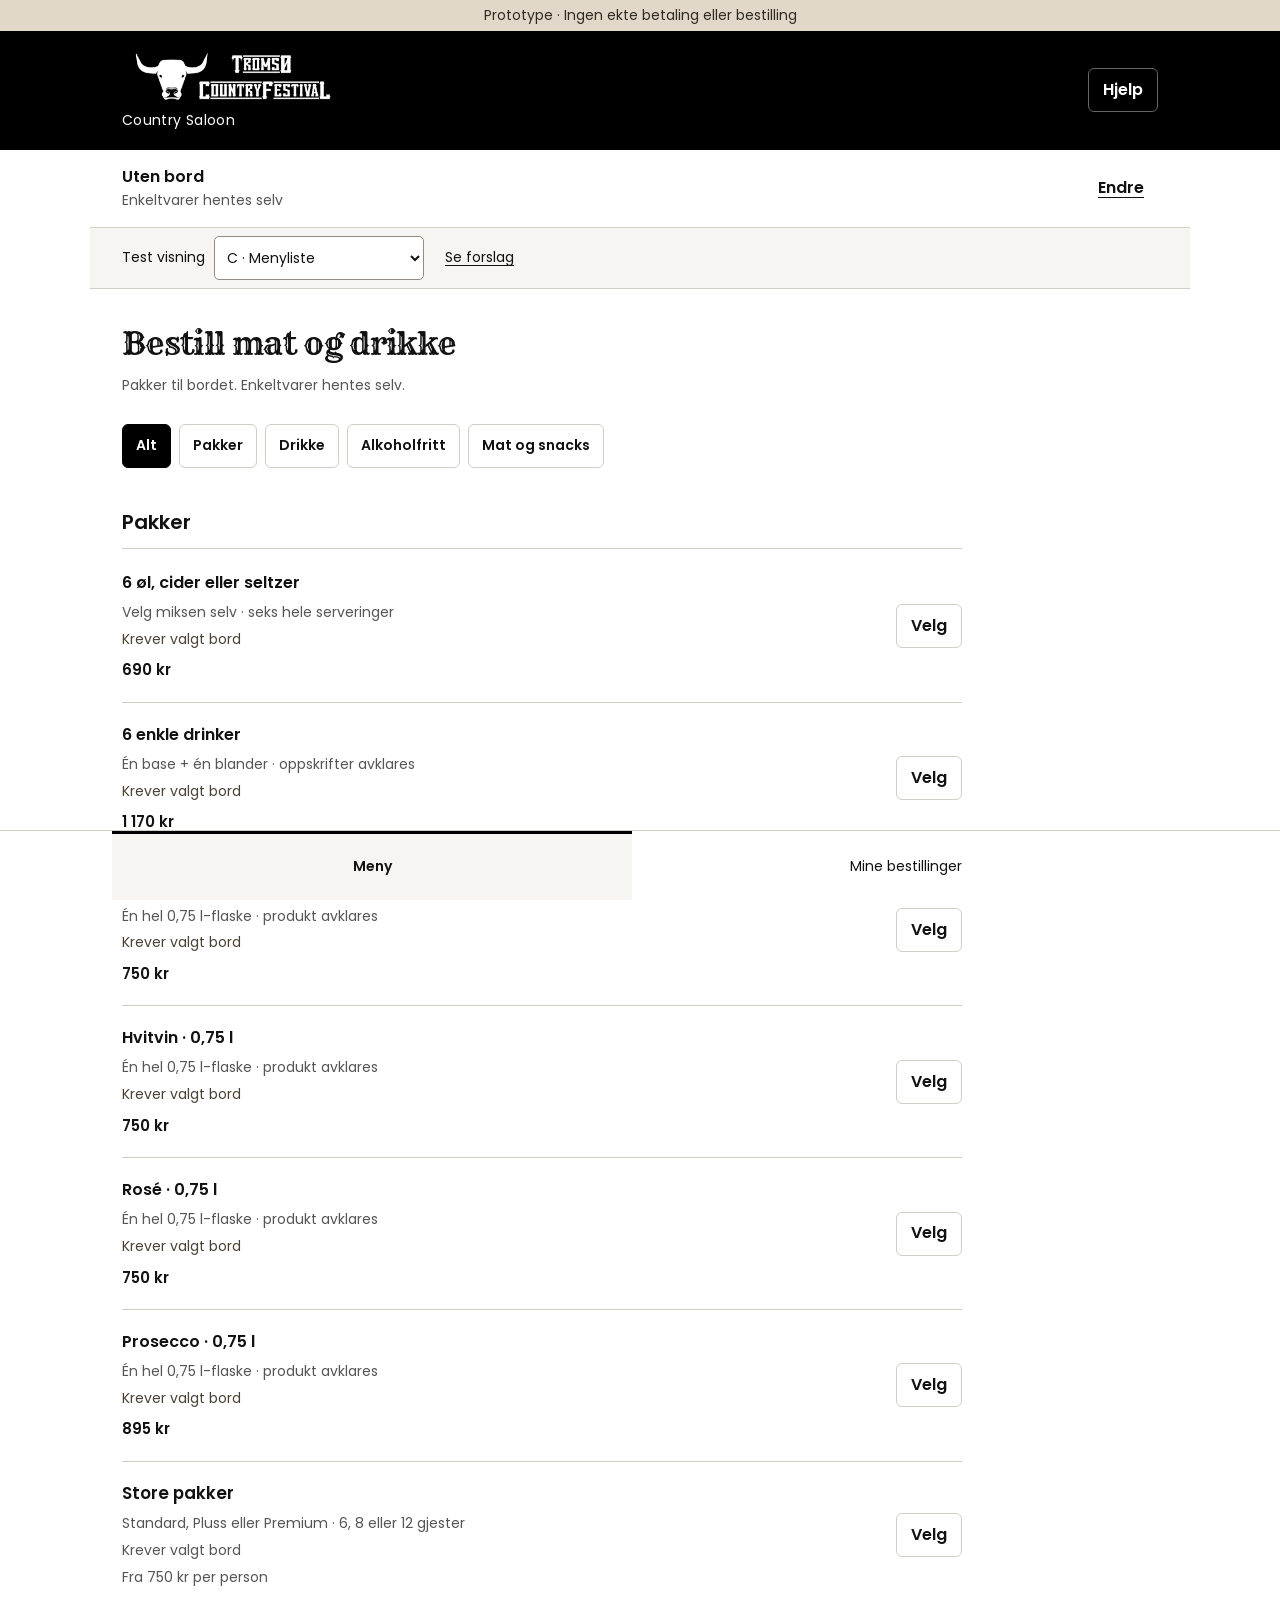
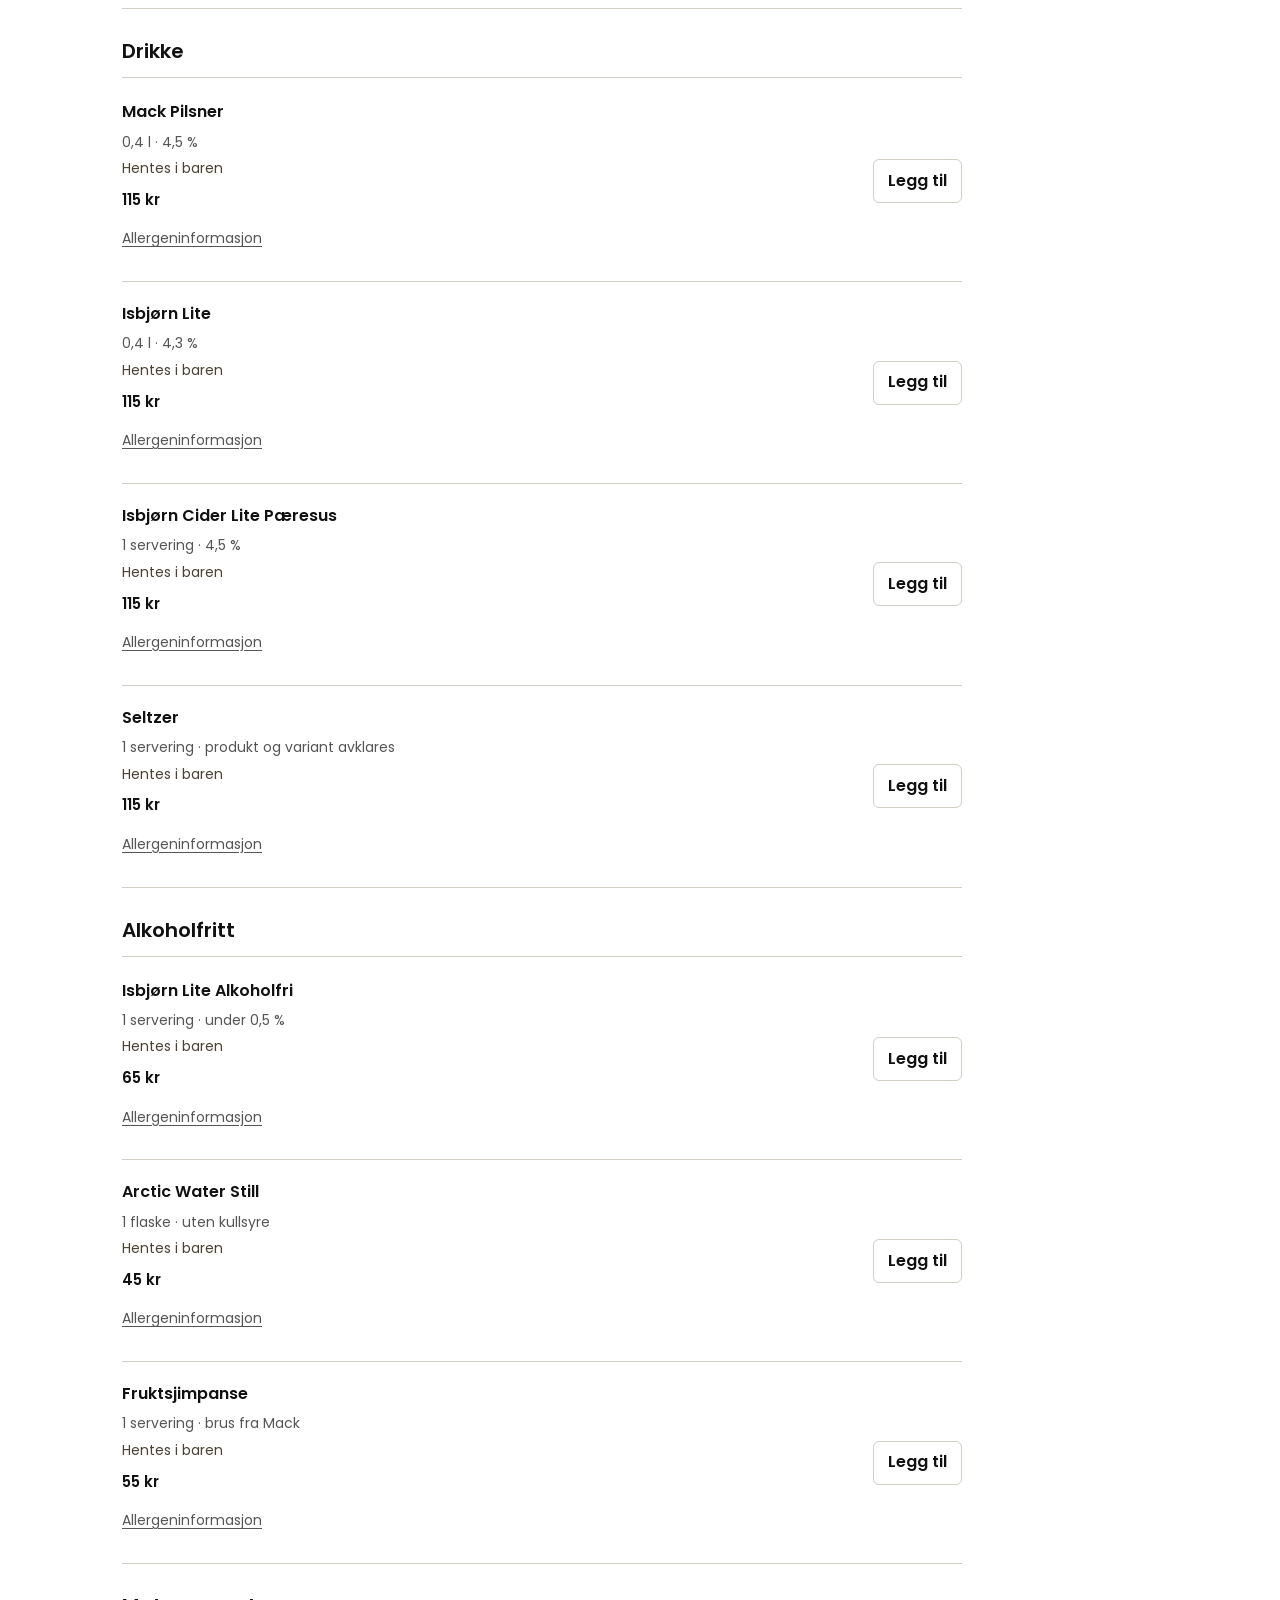
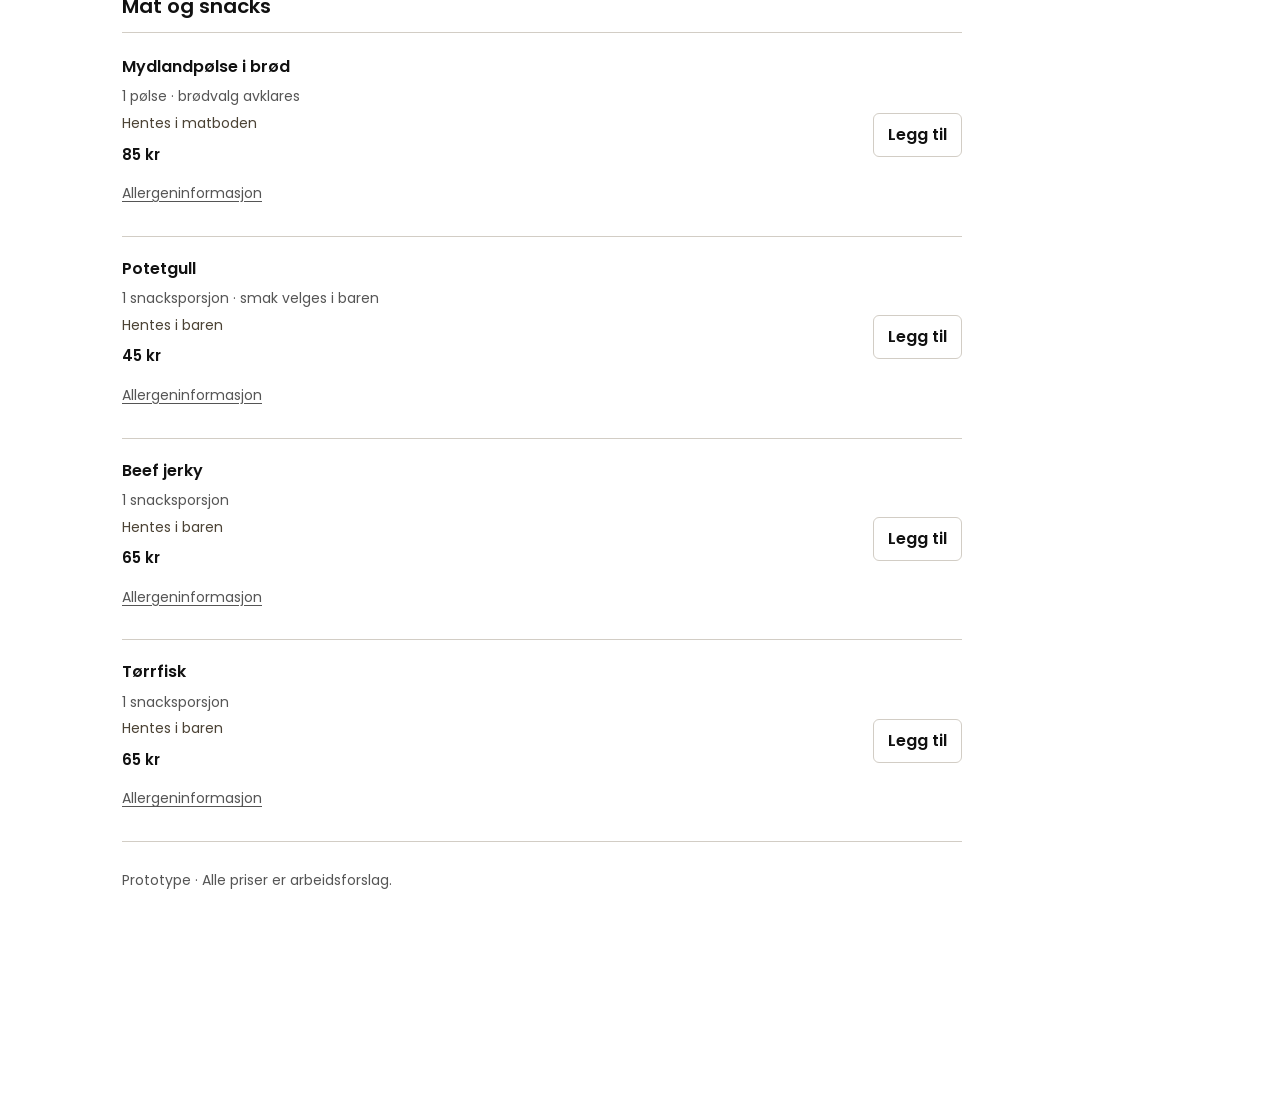
==== index.html @ 434f3f56 "Implement mobile QR ordering comparison with local demo fulfilment" ====
<!doctype html>
<html lang="nb"><head><meta charset="utf-8"><meta name="viewport" content="width=device-width,initial-scale=1,viewport-fit=cover"><meta name="theme-color" content="#000"><title>Country Saloon · Bestilling</title><link rel="stylesheet" href="styles.css"><script src="app.js" defer></script></head><body>
<a class="skip" href="#main">Hopp til innhold</a><div class="demo-strip">Prototype · Ingen ekte betaling eller bestilling</div>
<header><div class="header-inner"><a class="brand" href="#meny"><img src="assets/logo.png" alt="Tromsø Countryfestival"><span>Country Saloon</span></a><button data-action="help">Hjelp</button></div></header>
<div class="location" id="location"><div><strong id="table-label">Uten bord</strong><small id="table-detail">Enkeltvarer hentes selv</small></div><button data-action="table">Endre</button></div>
<div class="prototype" id="prototype"><label for="layout">Test visning</label><select id="layout"><option value="A">A · Kategorier</option><option value="B">B · Leveringssted</option><option value="C">C · Menyliste</option></select><a href="design.html">Se forslag</a></div>
<div id="notice" class="notice" role="status" hidden></div><main id="main" tabindex="-1" aria-busy="true"><h1>Bestill mat og drikke</h1><p>Henter menyen …</p></main>
<div class="cart-dock" id="cart-dock" hidden></div><nav class="bottom-nav" id="nav" aria-label="Hovedmeny"><button data-action="menu">Meny</button><button data-action="orders">Mine bestillinger <span id="order-count"></span></button></nav>
<dialog id="table-dialog" aria-labelledby="table-title"><form id="table-form"><div class="dialog-top"><h2 id="table-title">Hvor sitter du?</h2><button type="button" data-close="table-dialog">Lukk</button></div><p>Pakker leveres til bordet. Enkeltvarer hentes i baren, og pølser i matboden.</p><label class="field-label" for="table-select">Bord</label><select id="table-select"><option value="">Uten bord · jeg henter selv</option></select><p class="muted">Bordnummeret står på bordet. Pakker i kurven beholdes hvis du bytter til «Uten bord», men kan ikke bestilles før et bord er valgt.</p><button class="primary full" type="submit">Bruk dette valget</button></form></dialog>
<dialog id="help-dialog" aria-labelledby="help-title"><div class="dialog-top"><h2 id="help-title">Om prototypen</h2><button data-close="help-dialog">Lukk</button></div><p><strong>Ingen ekte betaling eller bestilling.</strong> Alle priser er arbeidsforslag. Utvalg, oppskrifter og full allergeninformasjon må avklares før salg.</p><h3>Slik tester du</h3><p>Velg varer, kontroller hentested og gjennomfør demobetaling. Pakker krever et bord. Enkeltvarer hentes i baren; pølser hentes i matboden.</p><p>Under «Mine bestillinger» finner du lagrede ordrenumre og status. Personalevisningen kan endre status for hvert leveringssted.</p><p class="note"><strong>Dette er en lokal demo.</strong> Bestillinger deles bare mellom faner i samme nettleser på samme enhet. Telefonen og datamaskinen deler ikke ordre. GitHub Pages har ingen delt server i denne prototypen.</p><p><a id="staff-link" class="button full" href="?visning=personale" target="_blank" rel="noopener">Åpne personalevisning i ny fane</a></p><details class="test-panel"><summary>Test betalingsfeil og designforslag</summary><label class="check"><input type="checkbox" id="fail-payment">La neste demobetaling feile</label><p class="muted">Kurven beholdes. Prøv igjen for å fullføre.</p><p>A, B og C er forslag til sammenligning. C er startvisningen, ikke et godkjent endelig design.</p><a href="design.html">Se alle tre designforslag</a></details><p class="muted">Demobestillinger blir borte hvis nettleserdataene tømmes. Ikke legg inn ekte betalingsopplysninger.</p></dialog>
<div class="sr-only" id="announcer" role="status" aria-live="polite" aria-atomic="true"></div><noscript><p class="notice">Slå på JavaScript i nettleseren for å teste prototypen.</p></noscript>
</body></html>
---- styles.css ----
@font-face{font-family:Poppins;src:url('assets/Poppins-Regular.ttf') format('truetype');font-weight:400;font-display:swap}@font-face{font-family:Poppins;src:url('assets/Poppins-SemiBold.ttf') format('truetype');font-weight:600 800;font-display:swap}@font-face{font-family:Rye;src:url('assets/Rye.ttf') format('truetype');font-weight:400;font-display:swap}
:root{--ink:#111;--muted:#555;--line:#d2cdc5;--beige:#e1d8c9;--soft:#f7f5f1;--focus:#76613e;--page:1100px;font-family:Poppins,Arial,sans-serif;font-size:16px;line-height:1.55;color:var(--ink);background:#fff;color-scheme:light;font-synthesis:none}*{box-sizing:border-box}body{margin:0;padding-bottom:calc(170px + env(safe-area-inset-bottom))}button,input,select{font:inherit;color:inherit}button,a,select,summary{touch-action:manipulation;-webkit-tap-highlight-color:transparent}button{cursor:pointer;min-height:44px;border:1px solid var(--line);border-radius:6px;background:#fff;padding:9px 14px;font-weight:600;line-height:1.4}button:disabled{cursor:not-allowed;opacity:.5}button:not(:disabled):hover,.button:hover{background:var(--soft)}button:not(:disabled):active{transform:translateY(1px)}:focus-visible{outline:3px solid var(--focus);outline-offset:3px}::selection{background:var(--beige);color:#000}a{color:inherit;text-underline-offset:.2em}input,select{min-height:48px;border:1px solid #918b82;border-radius:5px;background:#fff;padding:10px 12px;max-width:100%;accent-color:#000;caret-color:#111}select{cursor:pointer}h1,h2,h3,p,figure{margin:0}h1{font-family:Rye,Georgia,serif;font-weight:400;font-size:1.875rem;line-height:1.25;text-wrap:balance;letter-spacing:-.02em;margin-bottom:12px}h2{font-size:1.2rem;line-height:1.4;font-weight:600;margin-bottom:8px}h3{font-size:1.05rem;font-weight:600;line-height:1.4;margin-bottom:8px}p+p{margin-top:12px}strong{font-weight:600}.muted,small{color:var(--muted);font-size:.875rem}.sr-only{position:absolute!important;width:1px;height:1px;padding:0;overflow:hidden;clip:rect(0,0,0,0);white-space:nowrap;border:0}.skip{position:fixed;top:-100px;left:16px;z-index:100;padding:12px;background:#fff}.skip:focus{top:8px}.demo-strip{font-size:.875rem;text-align:center;padding:5px 10px;background:var(--beige);line-height:1.5;color:#302b22}header{background:#000;color:#fff}.header-inner{max-width:var(--page);margin:auto;min-height:98px;padding:14px 20px;display:flex;align-items:center;justify-content:space-between;gap:18px}.brand{display:flex;flex-direction:column;align-items:flex-start;text-decoration:none;gap:6px}.brand img{width:190px;height:auto;max-height:62px;object-fit:contain;object-position:left center}.brand span{font-size:.875rem;letter-spacing:.025em}.header-inner>button{border-color:#666;background:transparent;color:#fff;min-width:63px}.header-inner>button:hover{background:#292929}.location{max-width:var(--page);margin:auto;display:flex;justify-content:space-between;align-items:center;gap:12px;padding:13px 20px;border-bottom:1px solid var(--line);min-height:70px}.location>div{display:flex;flex-direction:column;gap:1px}.location small{font-size:.875rem}.location button{border:0;text-decoration:underline;text-underline-offset:4px;min-width:68px}.prototype{max-width:var(--page);margin:auto;display:flex;align-items:center;gap:9px;padding:8px 20px;background:var(--soft);border-bottom:1px solid var(--line);font-size:.875rem}.prototype select{font-size:.875rem;min-height:44px;padding:8px;flex:1;min-width:0;max-width:210px}.prototype a{margin-left:auto;font-size:.875rem;min-height:44px;display:flex;align-items:center}.notice{max-width:var(--page);margin:14px auto 0;padding:14px 20px;border:1px solid #8b7a60;background:var(--soft);font-size:.875rem}[hidden]{display:none!important}main{max-width:var(--page);margin:auto;padding:26px 20px 30px;outline:none}.intro{margin-bottom:24px;max-width:680px}.intro>p{font-size:.875rem;color:var(--muted)}.filters{display:flex;gap:8px;overflow-x:auto;scrollbar-width:thin;scrollbar-color:#918b82 var(--soft);padding:3px 2px 12px;margin:0 -2px 14px}.filters button{font-size:.875rem;white-space:nowrap;padding:9px 13px}.filters button[aria-pressed=true],.choices button[aria-pressed=true],.tip-options button[aria-pressed=true],.staff-filters button[aria-pressed=true]{background:#000;color:#fff;border-color:#000}.menu-section{margin-top:28px}.menu-section:first-child{margin-top:0}.section-heading{margin-bottom:2px;padding-bottom:12px;border-bottom:1px solid var(--line)}.section-heading h2{margin:0}.destination{background:var(--beige);padding:14px 16px;border:0;margin:0 -16px}.destination h2{font-size:1.0625rem}.section-detail{font-size:.875rem;color:var(--muted);padding:10px 0 4px}.product-row{display:flex;align-items:center;justify-content:space-between;gap:14px;padding:18px 0;border-bottom:1px solid var(--line);min-width:0}.product-copy{min-width:0;flex:1}.product-title{font-size:1rem;font-weight:600;line-height:1.45;overflow-wrap:anywhere}.product-detail{font-size:.875rem;color:var(--muted);margin-top:3px}.product-route{font-size:.875rem;color:#4b4234;margin-top:5px}.product-price{font-size:.9375rem;margin-top:8px;font-variant-numeric:tabular-nums;font-weight:600}.row-action{flex:0 0 auto;min-width:64px}.quantity{display:flex;align-items:center;gap:4px;flex:0 0 auto}.quantity button{padding:8px;min-width:44px;font-size:1.125rem;font-weight:400}.quantity output{min-width:22px;text-align:center;font-size:.875rem;font-variant-numeric:tabular-nums}.allergens{margin-top:6px;color:var(--muted);font-size:.875rem}.allergens summary{cursor:pointer;text-decoration:underline;text-underline-offset:3px;min-height:44px;display:flex;align-items:center;width:max-content;max-width:100%}.allergens p{padding:7px 0;max-width:55ch}.group-entry{padding:20px 0;border-bottom:1px solid var(--line);display:flex;gap:16px;align-items:center;justify-content:space-between}.group-entry p{font-size:.875rem;color:var(--muted);margin-top:5px}.group-entry button{flex:0 0 auto}.category-doors{display:grid;gap:0}.category-door{width:100%;text-align:left;display:block;padding:22px 0;border:0;border-radius:0;border-bottom:1px solid var(--line)}.category-door:first-child{padding:23px 18px;background:var(--beige);border-radius:8px;border-bottom:0;margin-bottom:10px}.category-door strong{display:block;font-size:1.15rem}.category-door span{display:block;font-size:.875rem;font-weight:400;color:var(--muted);margin-top:4px}.back{border:0;padding:4px 0;text-decoration:underline;text-underline-offset:4px;margin-bottom:12px;font-weight:400}.button{display:inline-flex;align-items:center;justify-content:center;min-height:48px;padding:12px 18px;border:1px solid #918b82;border-radius:6px;text-decoration:none;font-weight:600;font-size:.9375rem;line-height:1.4;cursor:pointer}.primary{background:#000;color:#fff;border-color:#000;min-height:48px}.primary:not(:disabled):hover{background:#2d2d2d;color:#fff}.full{width:100%}.note{padding:14px;background:var(--soft);font-size:.875rem;margin:18px 0;line-height:1.6}.note strong{display:block;margin-bottom:4px}.error{font-size:.875rem;font-weight:600;padding:12px 0;max-width:65ch}.config{max-width:720px}.field-label{display:block;font-weight:600;font-size:.875rem;margin:18px 0 8px}.fieldset{border:0;padding:0;margin:26px 0}.fieldset legend{font-size:1.05rem;font-weight:600;margin-bottom:12px}.choices{display:flex;gap:8px;flex-wrap:wrap}.choices button{flex:1;min-width:75px}.tiers{display:grid;gap:8px}.tiers button{text-align:left;display:grid;grid-template-columns:1fr auto;gap:4px 12px;padding:14px}.tiers small{grid-column:1/-1;font-weight:400;color:inherit;font-size:.875rem;opacity:.85}.mix{display:grid;grid-template-columns:1fr 1fr 1fr;gap:10px}.mix label,.remainder{font-size:.875rem;display:flex;flex-direction:column;gap:8px}.mix select{width:100%;min-width:0}.mix output{min-height:48px;display:flex;align-items:center;padding:10px 12px;background:var(--soft);border:1px solid var(--line);border-radius:5px;font-size:1rem}.contents{list-style:none;margin:12px 0;padding:0}.contents li{padding:6px 0;font-size:.9375rem}.config-total{display:flex;align-items:center;justify-content:space-between;border-top:1px solid var(--line);padding:20px 0;margin-top:24px;font-size:1.0625rem;font-variant-numeric:tabular-nums}.footnote{font-size:.875rem;color:var(--muted);margin-top:18px;max-width:65ch}.cart-layout{display:grid;gap:30px}.cart-lines .product-row{align-items:flex-start;flex-wrap:wrap}.cart-lines .product-copy{flex-basis:calc(100% - 115px)}.line-tools{display:flex;justify-content:space-between;align-items:center;gap:12px;width:100%;padding-top:4px}.text-button{border:0;background:transparent;padding:8px 0;text-decoration:underline;text-underline-offset:4px;font-weight:400;font-size:.875rem}.totals{border-top:1px solid var(--line);padding-top:14px;font-variant-numeric:tabular-nums}.total-row{display:flex;justify-content:space-between;gap:16px;padding:7px 0;font-size:.9375rem}.grand{font-size:1.125rem;font-weight:600;border-top:1px solid var(--line);margin-top:8px;padding:15px 0}.tip-section{padding:24px 0}.tip-options{display:flex;gap:7px;margin-top:12px;flex-wrap:wrap}.tip-options button{flex:1;white-space:nowrap;min-width:60px;font-size:.875rem}.tip-custom{margin-top:12px}.tip-custom input{width:100%}.route-summary{margin:18px 0}.route-summary>div{padding:10px 0;border-bottom:1px solid var(--line);font-size:.875rem}.route-summary strong{display:block;margin-bottom:3px}.checkout{max-width:720px}.checkout-items{margin:18px 0 26px}.checkout-item{display:flex;justify-content:space-between;gap:16px;padding:10px 0;font-size:.875rem}.checkout-item span:last-child{white-space:nowrap;font-variant-numeric:tabular-nums}.checkout-ack{font-size:.875rem;color:var(--muted);margin:18px 0 12px}.empty{padding:28px 0 50px;max-width:530px}.empty p{margin:12px 0 24px;color:var(--muted)}.orders-list{display:grid;gap:20px}.order-list-item{padding:20px 0;border-top:1px solid var(--line)}.order-meta{display:flex;justify-content:space-between;align-items:flex-start;gap:14px;font-variant-numeric:tabular-nums;margin-bottom:12px}.order-meta strong{font-size:1.0625rem;overflow-wrap:anywhere}.order-meta time{font-size:.875rem;color:var(--muted)}.order-preview{font-size:.875rem;line-height:1.8;margin:8px 0 16px}.receipt{max-width:760px}.order-number{font-size:1.5rem;font-weight:600;letter-spacing:.03em;padding:18px 0 8px;overflow-wrap:anywhere;font-variant-numeric:tabular-nums}.receipt time{font-size:.875rem;color:var(--muted)}.receipt-route{margin:24px 0 0;padding-top:20px;border-top:1px solid var(--line)}.route-title{display:flex;align-items:center;justify-content:space-between;gap:14px;margin-bottom:10px}.route-title h2{margin:0;font-size:1.0625rem}.status{font-size:.875rem;font-weight:600;padding:5px 8px;background:var(--soft);white-space:nowrap;border:1px solid var(--line);border-radius:4px}.status[data-status=klar]{background:var(--beige);border-color:#96856a}.status[data-status=utlevert]{background:#000;color:#fff;border-color:#000}.receipt-instruction{font-size:.875rem;margin-bottom:14px}.receipt-item{font-size:.875rem;padding:8px 0}.receipt-item p{font-size:.875rem;color:var(--muted);margin-top:3px}.receipt-totals{margin-top:28px}.receipt-actions{margin-top:24px;display:flex;gap:10px;flex-wrap:wrap}.receipt-actions>*{flex:1;min-width:145px}.staff-filters{display:flex;gap:8px;margin-bottom:24px}.staff-order{padding:24px 0;border-top:1px solid #918b82}.staff-route{margin-top:20px;background:var(--soft);padding:16px}.staff-route select{width:100%}.staff-route ul{padding-left:18px;font-size:.875rem;margin:12px 0}.staff-route li{margin:6px 0}.cart-dock{position:fixed;z-index:15;bottom:calc(70px + env(safe-area-inset-bottom));left:0;right:0;background:#fff;padding:10px 16px 12px;border-top:1px solid var(--line)}.cart-dock button{display:flex;justify-content:space-between;align-items:center;gap:16px;width:100%;max-width:1036px;margin:auto;min-height:52px;background:#000;color:#fff;border-color:#000;padding:12px 18px;font-size:.9375rem}.bottom-nav{position:fixed;z-index:20;bottom:0;left:0;right:0;padding:0 16px env(safe-area-inset-bottom);height:calc(70px + env(safe-area-inset-bottom));background:#fff;border-top:1px solid var(--line);display:flex;justify-content:center;gap:16px}.bottom-nav button,.bottom-nav a{border:0;border-top:3px solid transparent;border-radius:0;max-width:520px;flex:1;font-size:.875rem;text-align:center;display:flex;align-items:center;justify-content:center;gap:5px;padding:12px 8px;text-decoration:none;font-weight:400}.bottom-nav [aria-current=page]{border-top-color:#000;font-weight:600;background:var(--soft)}#order-count:not(:empty){font-size:.875rem;min-width:20px;min-height:20px;border-radius:10px;padding:1px 5px;background:var(--beige)}dialog{width:min(620px,calc(100% - 28px));max-height:calc(100dvh - 36px);border:0;padding:24px;border-radius:12px;color:var(--ink);box-shadow:0 18px 60px #0005;overflow:auto;background:#fff}dialog::backdrop{background:#0009}.dialog-top{display:flex;justify-content:space-between;gap:18px;align-items:flex-start;margin-bottom:16px}.dialog-top h2{font-family:Rye,Georgia,serif;font-weight:400;font-size:1.375rem;line-height:1.3;margin:8px 0}.dialog-top button{min-width:54px;border:0;text-decoration:underline;font-weight:400}dialog p{font-size:.875rem}dialog h3{margin-top:26px}dialog select{width:100%;margin-bottom:12px}dialog .primary{margin-top:20px}.test-panel{margin:24px 0;border-top:1px solid var(--line);border-bottom:1px solid var(--line);padding-bottom:12px}.test-panel>summary{cursor:pointer;padding:16px 0;font-size:.875rem;font-weight:600;min-height:48px}.check{display:flex;align-items:center;gap:12px;font-size:.875rem;min-height:48px}.check input{width:22px;min-height:22px;flex:0 0 22px}.footer-note{font-size:.875rem;color:var(--muted);margin-top:28px}
@media(min-width:720px){.header-inner{min-height:112px;padding:18px 32px}.brand img{width:220px;max-height:70px}.location{padding:15px 32px}.prototype{padding:8px 32px}main{padding:34px 32px 44px}h1{font-size:2rem}.category-doors{max-width:720px}.menu-section{max-width:840px}.product-row{padding:20px 0}.destination{margin-left:0;margin-right:0}.cart-layout{grid-template-columns:minmax(0,1.4fr) minmax(280px,1fr);gap:46px}.cart-sidebar{align-self:start;position:sticky;top:24px;padding-top:8px}.orders-list{grid-template-columns:repeat(2,minmax(0,1fr));gap:30px}.tiers{grid-template-columns:repeat(3,minmax(0,1fr))}.tiers button{display:flex;flex-direction:column;align-items:flex-start;justify-content:flex-start}.tiers button span{font-size:.875rem}.staff-orders{display:grid;grid-template-columns:repeat(2,minmax(0,1fr));gap:32px}.prototype a{margin-left:12px}.section-heading h2{font-size:1.25rem}}
@media(max-width:370px){.header-inner{padding-left:16px;padding-right:16px}.brand img{width:174px}.location,main,.prototype{padding-left:16px;padding-right:16px}.prototype{gap:7px}.product-row{gap:10px}.product-title{font-size:.9375rem}.row-action{min-width:56px;padding-left:10px;padding-right:10px}.quantity{gap:0}.cart-lines .product-copy{flex-basis:calc(100% - 110px)}dialog{padding:20px}.bottom-nav{gap:6px}h1{font-size:1.625rem}.tip-options{gap:5px}.tip-options button{padding-left:9px;padding-right:9px}.order-number{font-size:1.25rem}}
@media(prefers-reduced-motion:no-preference){button,.button{transition:background-color .16s ease-out,color .16s ease-out,transform .16s ease-out}}
@media(prefers-reduced-motion:reduce){*,*::before,*::after{scroll-behavior:auto!important;animation:none!important;transition:none!important}}
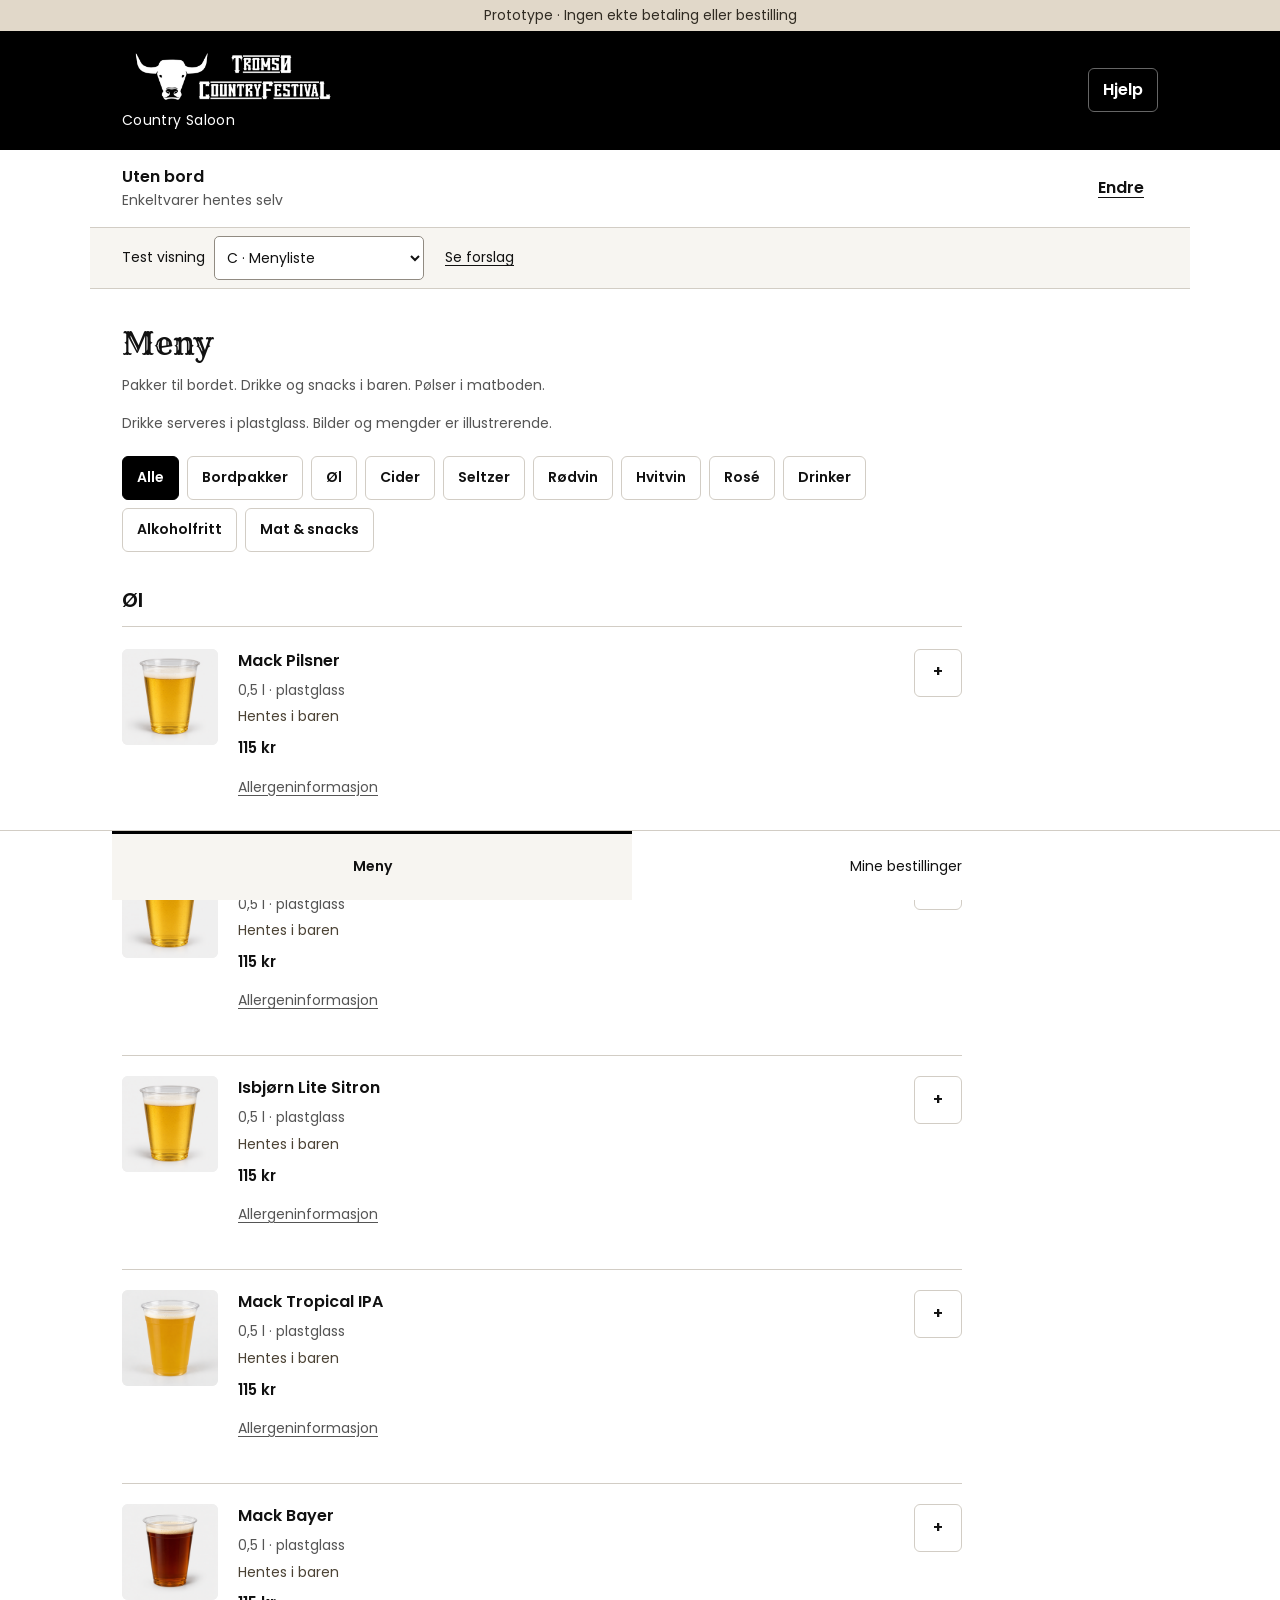
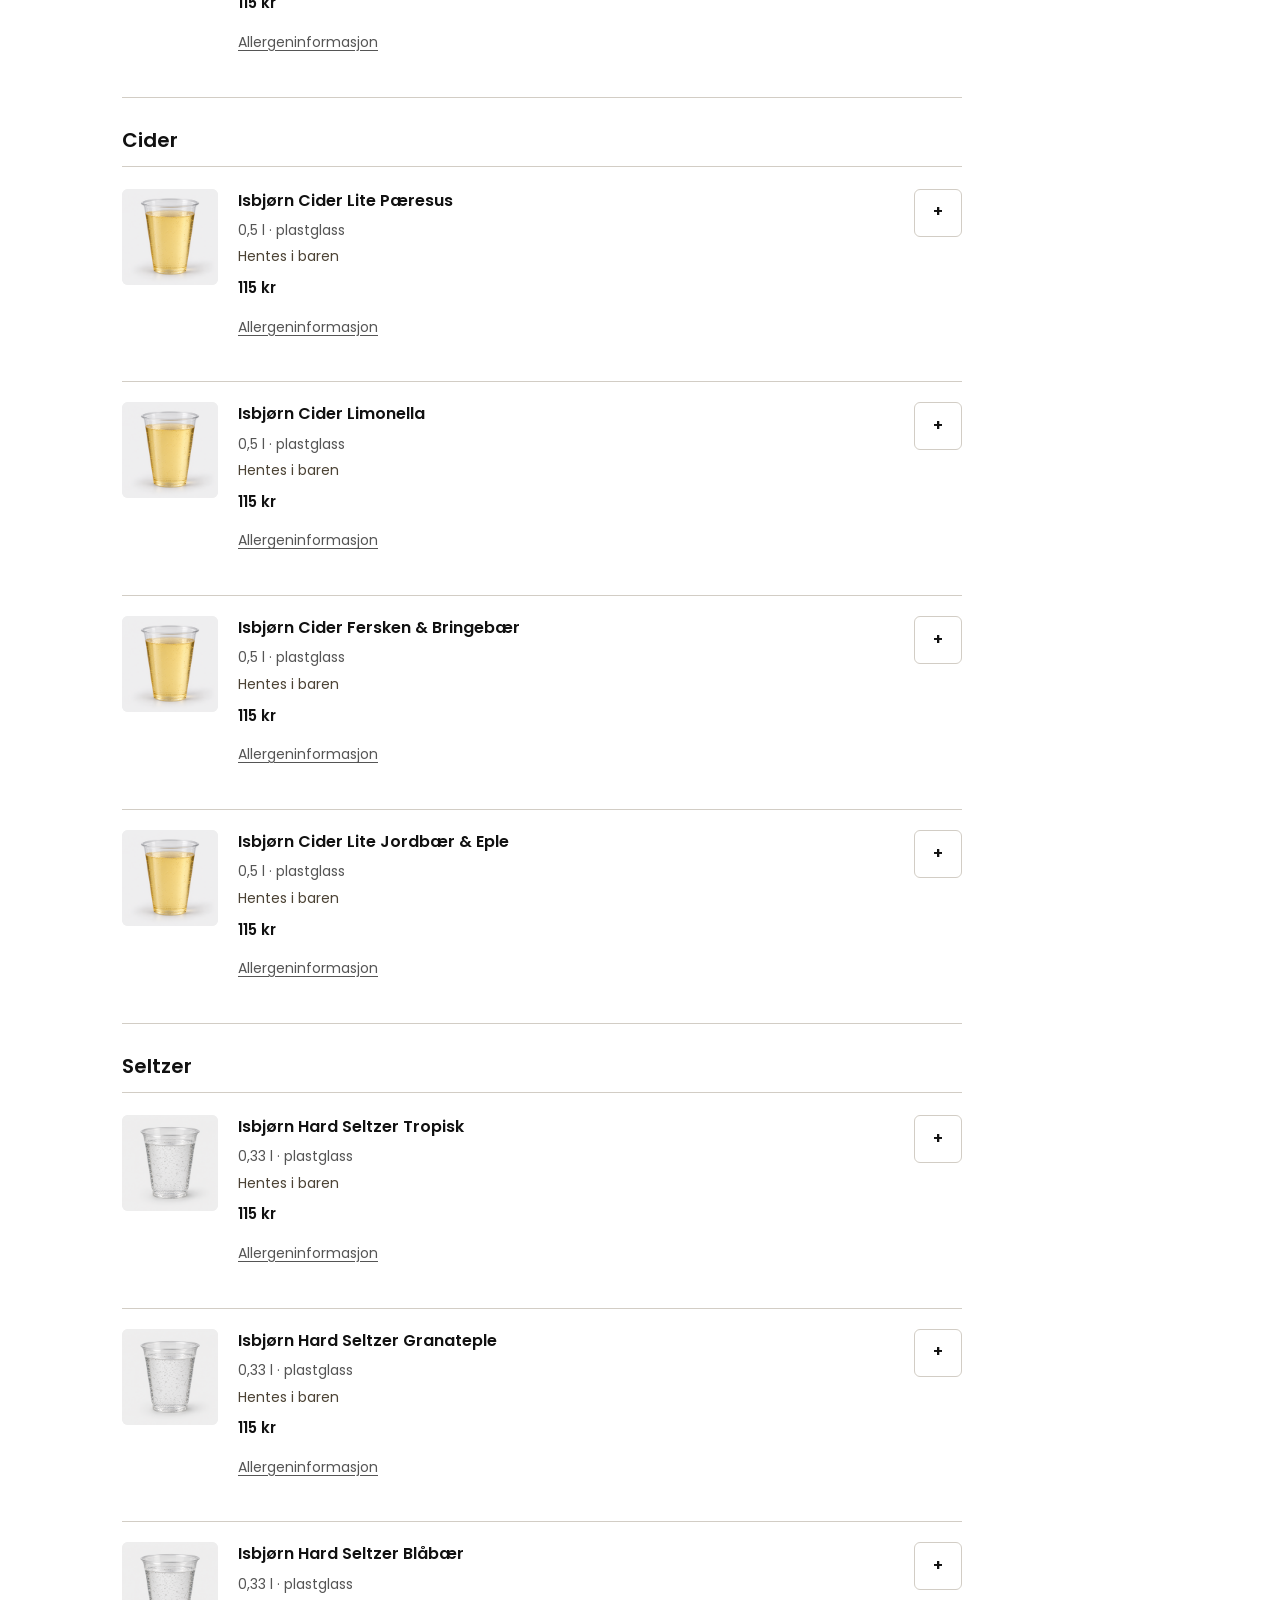
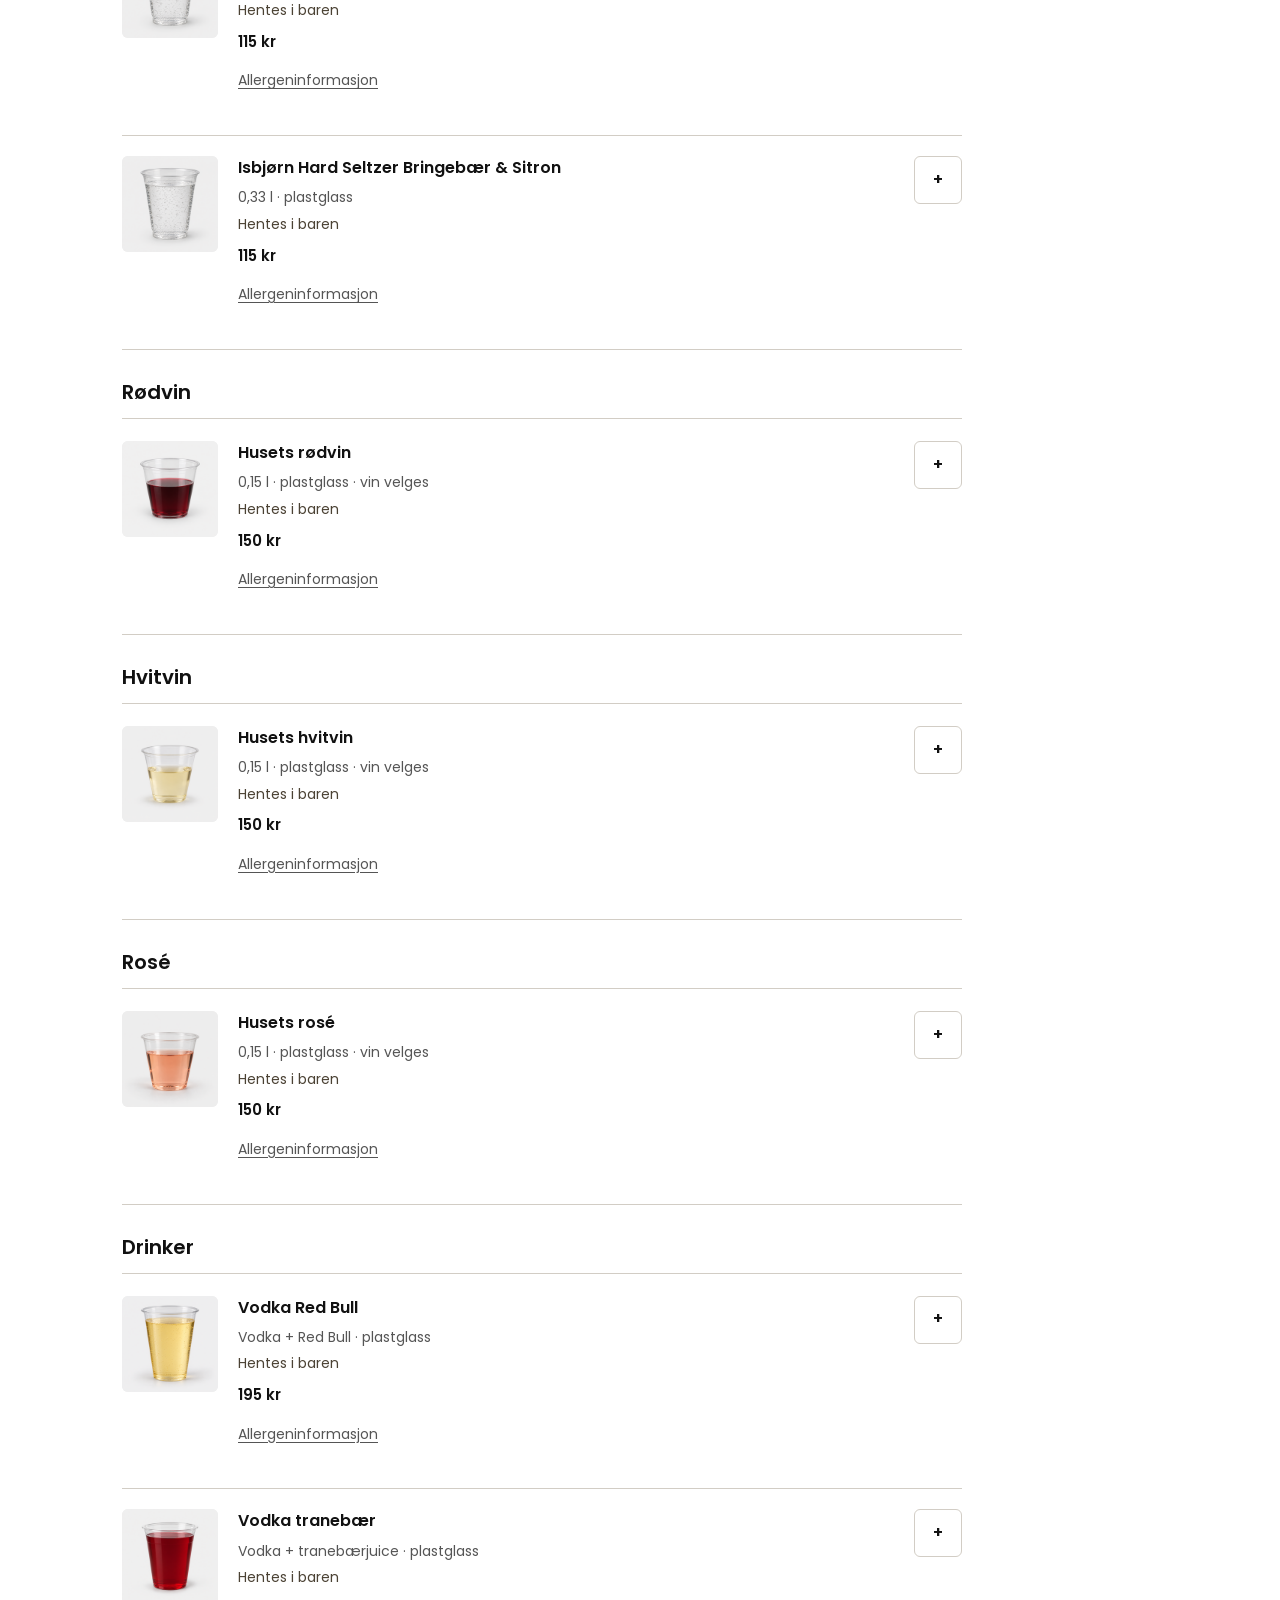
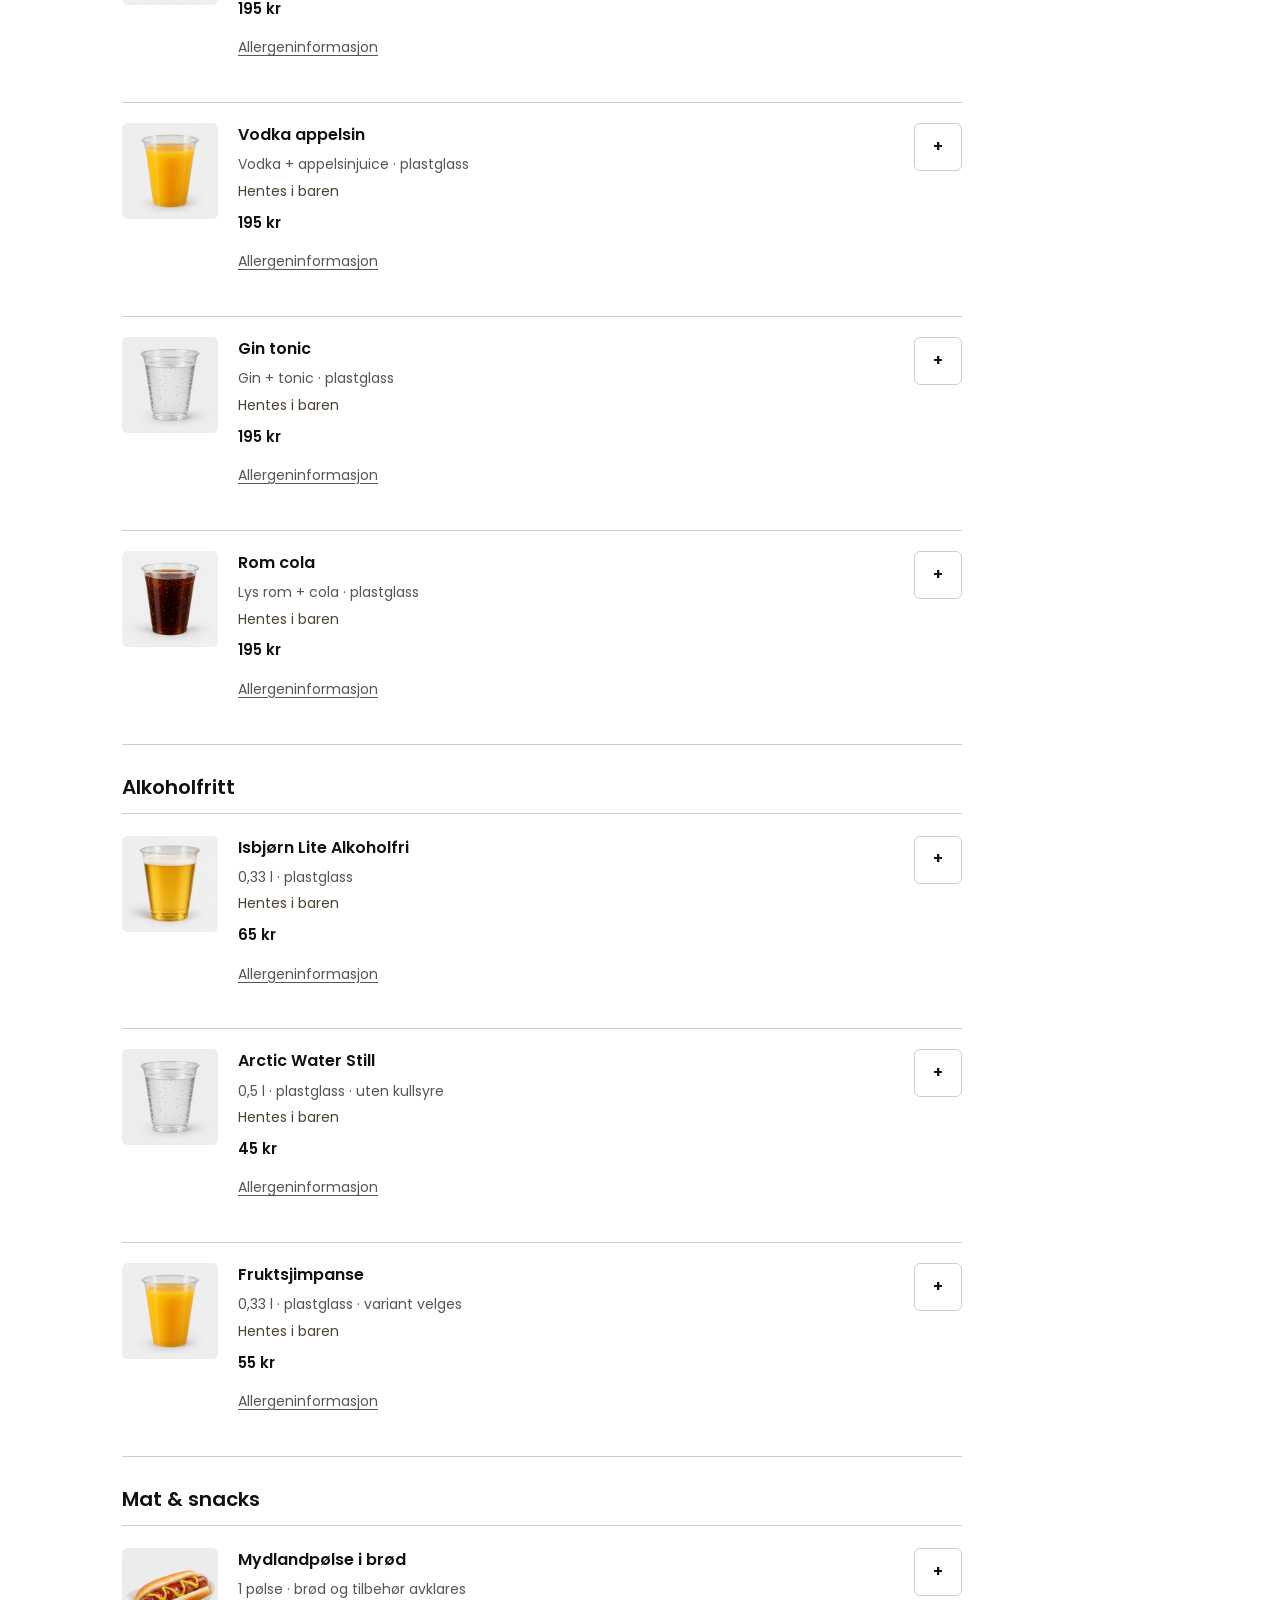
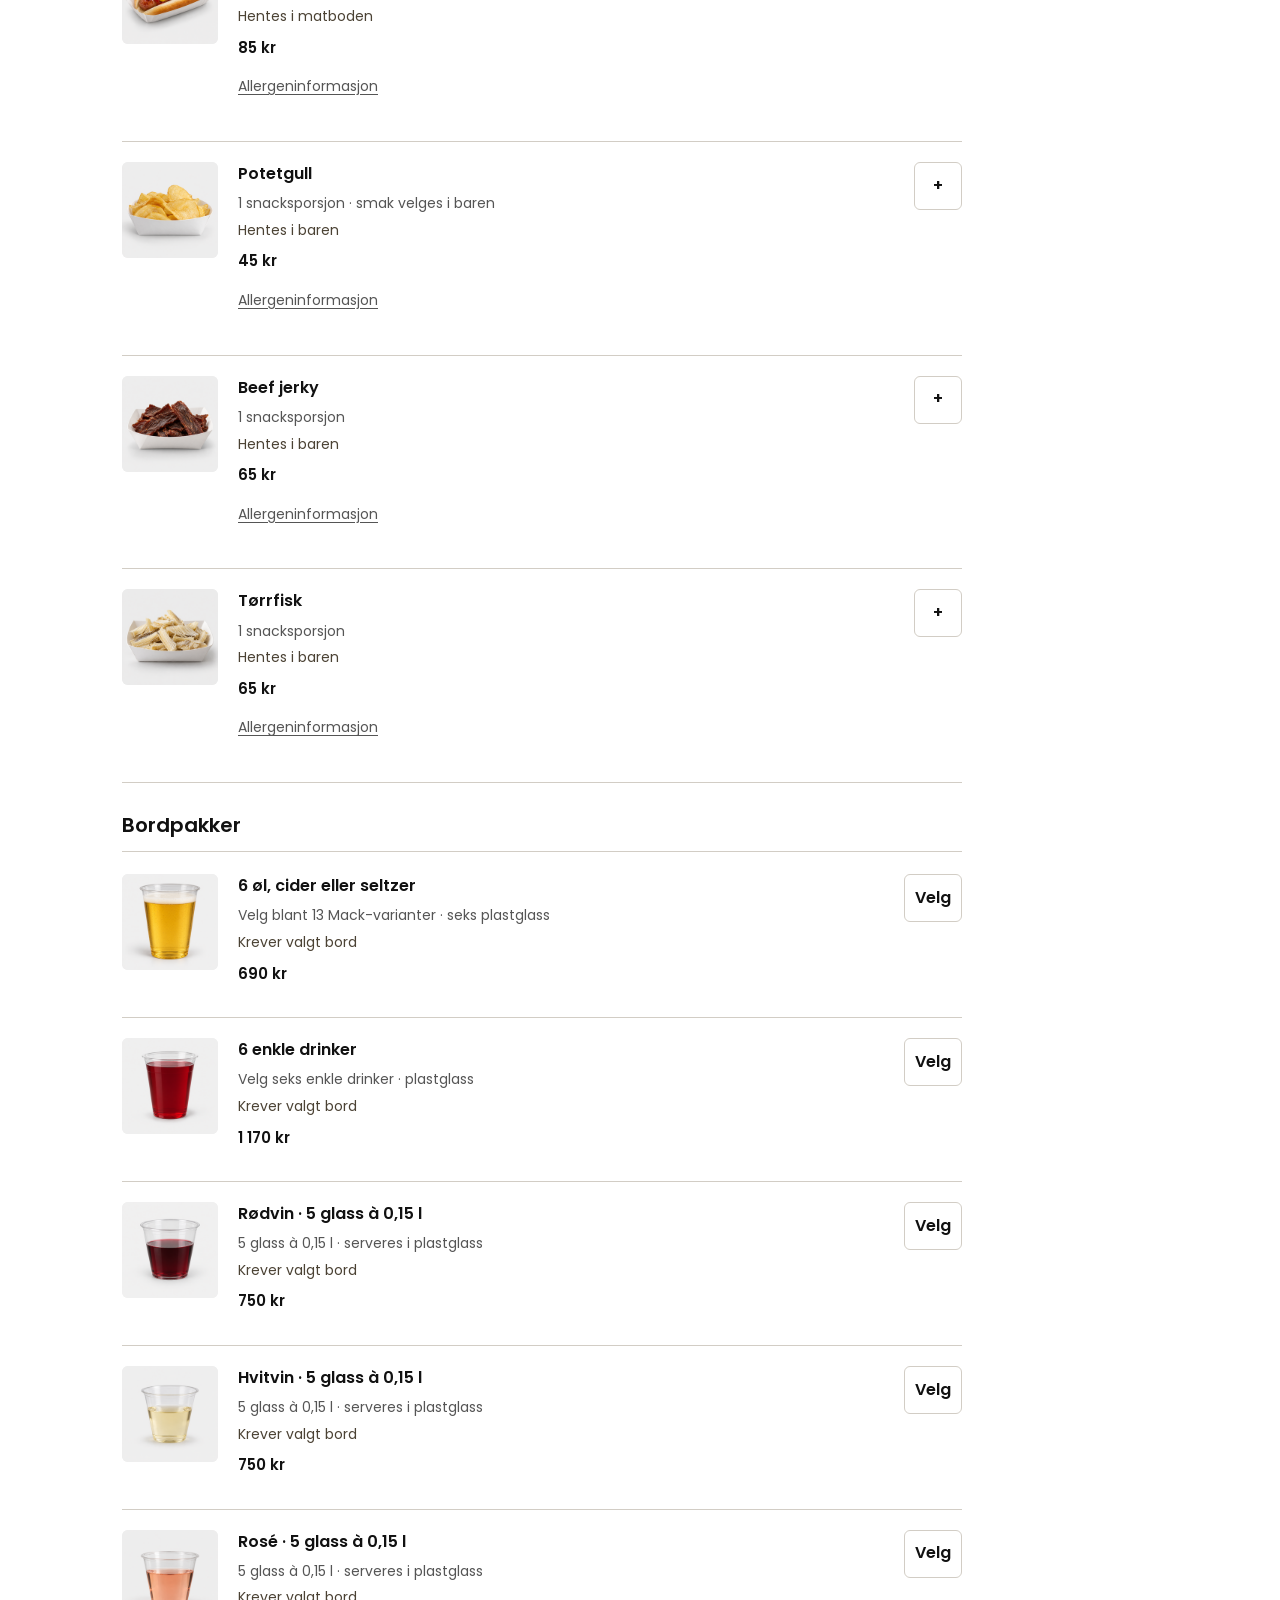
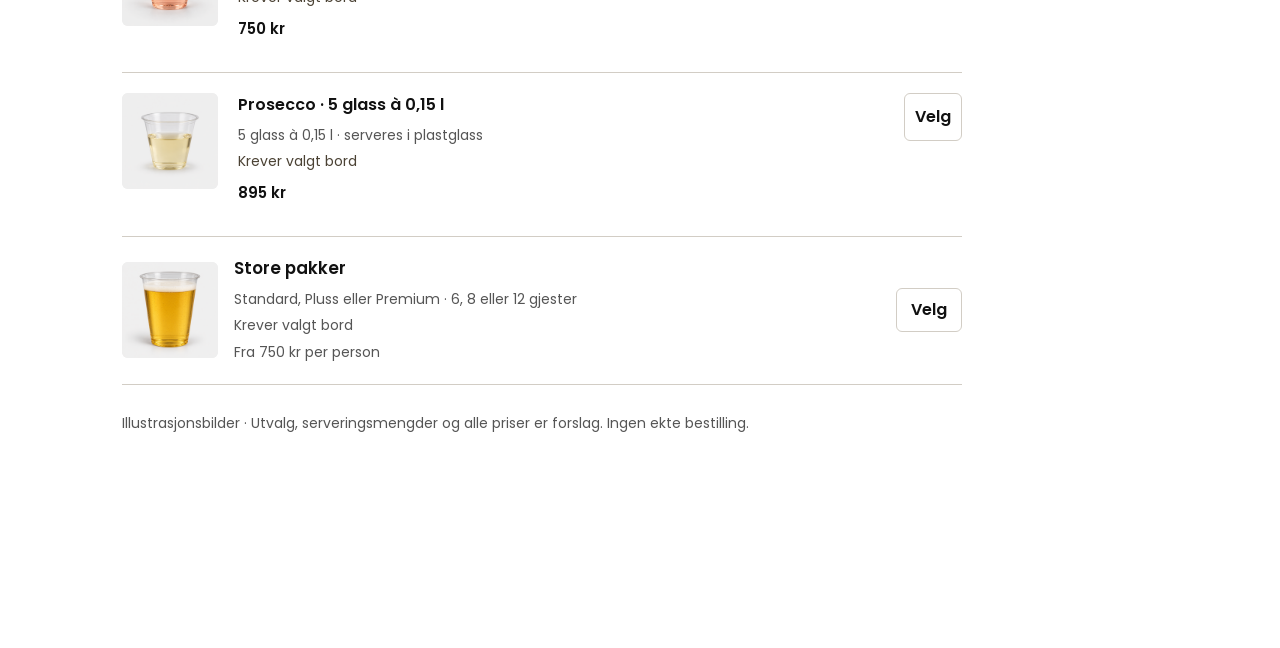
==== commit b542c33c: "Add Mack menu categories, serving images and simple drinks" ====
--- a/index.html
+++ b/index.html
@@ -1,5 +1,5 @@
 <!doctype html>
-<html lang="nb"><head><meta charset="utf-8"><meta name="viewport" content="width=device-width,initial-scale=1,viewport-fit=cover"><meta name="theme-color" content="#000"><title>Country Saloon · Bestilling</title><link rel="stylesheet" href="styles.css"><script src="app.js" defer></script></head><body>
+<html lang="nb"><head><meta charset="utf-8"><meta name="viewport" content="width=device-width,initial-scale=1,viewport-fit=cover"><meta name="theme-color" content="#000"><title>Country Saloon · Bestilling</title><link rel="stylesheet" href="styles.css?v=3"><script src="menu-data.js?v=3" defer></script><script src="app.js?v=3" defer></script></head><body>
 <a class="skip" href="#main">Hopp til innhold</a><div class="demo-strip">Prototype · Ingen ekte betaling eller bestilling</div>
 <header><div class="header-inner"><a class="brand" href="#meny"><img src="assets/logo.png" alt="Tromsø Countryfestival"><span>Country Saloon</span></a><button data-action="help">Hjelp</button></div></header>
 <div class="location" id="location"><div><strong id="table-label">Uten bord</strong><small id="table-detail">Enkeltvarer hentes selv</small></div><button data-action="table">Endre</button></div>
@@ -7,6 +7,6 @@
 <div id="notice" class="notice" role="status" hidden></div><main id="main" tabindex="-1" aria-busy="true"><h1>Bestill mat og drikke</h1><p>Henter menyen …</p></main>
 <div class="cart-dock" id="cart-dock" hidden></div><nav class="bottom-nav" id="nav" aria-label="Hovedmeny"><button data-action="menu">Meny</button><button data-action="orders">Mine bestillinger <span id="order-count"></span></button></nav>
 <dialog id="table-dialog" aria-labelledby="table-title"><form id="table-form"><div class="dialog-top"><h2 id="table-title">Hvor sitter du?</h2><button type="button" data-close="table-dialog">Lukk</button></div><p>Pakker leveres til bordet. Enkeltvarer hentes i baren, og pølser i matboden.</p><label class="field-label" for="table-select">Bord</label><select id="table-select"><option value="">Uten bord · jeg henter selv</option></select><p class="muted">Bordnummeret står på bordet. Pakker i kurven beholdes hvis du bytter til «Uten bord», men kan ikke bestilles før et bord er valgt.</p><button class="primary full" type="submit">Bruk dette valget</button></form></dialog>
-<dialog id="help-dialog" aria-labelledby="help-title"><div class="dialog-top"><h2 id="help-title">Om prototypen</h2><button data-close="help-dialog">Lukk</button></div><p><strong>Ingen ekte betaling eller bestilling.</strong> Alle priser er arbeidsforslag. Utvalg, oppskrifter og full allergeninformasjon må avklares før salg.</p><h3>Slik tester du</h3><p>Velg varer, kontroller hentested og gjennomfør demobetaling. Pakker krever et bord. Enkeltvarer hentes i baren; pølser hentes i matboden.</p><p>Under «Mine bestillinger» finner du lagrede ordrenumre og status. Personalevisningen kan endre status for hvert leveringssted.</p><p class="note"><strong>Dette er en lokal demo.</strong> Bestillinger deles bare mellom faner i samme nettleser på samme enhet. Telefonen og datamaskinen deler ikke ordre. GitHub Pages har ingen delt server i denne prototypen.</p><p><a id="staff-link" class="button full" href="?visning=personale" target="_blank" rel="noopener">Åpne personalevisning i ny fane</a></p><details class="test-panel"><summary>Test betalingsfeil og designforslag</summary><label class="check"><input type="checkbox" id="fail-payment">La neste demobetaling feile</label><p class="muted">Kurven beholdes. Prøv igjen for å fullføre.</p><p>A, B og C er forslag til sammenligning. C er startvisningen, ikke et godkjent endelig design.</p><a href="design.html">Se alle tre designforslag</a></details><p class="muted">Demobestillinger blir borte hvis nettleserdataene tømmes. Ikke legg inn ekte betalingsopplysninger.</p></dialog>
+<dialog id="help-dialog" aria-labelledby="help-title"><div class="dialog-top"><h2 id="help-title">Om prototypen</h2><button data-close="help-dialog">Lukk</button></div><p><strong>Ingen ekte betaling eller bestilling.</strong> Alle priser er arbeidsforslag. Utvalg, oppskrifter og full allergeninformasjon må avklares før salg.</p><p>Drikken serveres i plastglass. Bildene er illustrasjoner; farge og fyllingsnivå er ikke en produktspesifikasjon. Vin kjøpes inn separat fra Mack. Merker og oppskrifter for drinker avklares.</p><h3>Slik tester du</h3><p>Velg varer, kontroller hentested og gjennomfør demobetaling. Pakker krever et bord. Enkeltvarer hentes i baren; pølser hentes i matboden.</p><p>Under «Mine bestillinger» finner du lagrede ordrenumre og status. Personalevisningen kan endre status for hvert leveringssted.</p><p class="note"><strong>Dette er en lokal demo.</strong> Bestillinger deles bare mellom faner i samme nettleser på samme enhet. Telefonen og datamaskinen deler ikke ordre. GitHub Pages har ingen delt server i denne prototypen.</p><p><a id="staff-link" class="button full" href="?visning=personale" target="_blank" rel="noopener">Åpne personalevisning i ny fane</a></p><details class="test-panel"><summary>Test betalingsfeil og designforslag</summary><label class="check"><input type="checkbox" id="fail-payment">La neste demobetaling feile</label><p class="muted">Kurven beholdes. Prøv igjen for å fullføre.</p><p>A, B og C er forslag til sammenligning. C er startvisningen, ikke et godkjent endelig design.</p><a href="design.html">Se alle tre designforslag</a></details><p class="muted">Demobestillinger blir borte hvis nettleserdataene tømmes. Ikke legg inn ekte betalingsopplysninger.</p></dialog>
 <div class="sr-only" id="announcer" role="status" aria-live="polite" aria-atomic="true"></div><noscript><p class="notice">Slå på JavaScript i nettleseren for å teste prototypen.</p></noscript>
 </body></html>
--- a/styles.css
+++ b/styles.css
@@ -4,3 +4,29 @@
 @media(max-width:370px){.header-inner{padding-left:16px;padding-right:16px}.brand img{width:174px}.location,main,.prototype{padding-left:16px;padding-right:16px}.prototype{gap:7px}.product-row{gap:10px}.product-title{font-size:.9375rem}.row-action{min-width:56px;padding-left:10px;padding-right:10px}.quantity{gap:0}.cart-lines .product-copy{flex-basis:calc(100% - 110px)}dialog{padding:20px}.bottom-nav{gap:6px}h1{font-size:1.625rem}.tip-options{gap:5px}.tip-options button{padding-left:9px;padding-right:9px}.order-number{font-size:1.25rem}}
 @media(prefers-reduced-motion:no-preference){button,.button{transition:background-color .16s ease-out,color .16s ease-out,transform .16s ease-out}}
 @media(prefers-reduced-motion:reduce){*,*::before,*::after{scroll-behavior:auto!important;animation:none!important;transition:none!important}}
+
+.menu-guide{font-size:.875rem;color:var(--muted);margin:-8px 0 18px;max-width:65ch}
+.filters{flex-wrap:wrap;overflow:visible;padding-bottom:6px}
+.filters button{flex:1 1 calc(33.333% - 8px);white-space:normal;min-width:0;padding:9px 6px}
+.menu-product{display:grid;grid-template-columns:72px minmax(0,1fr) auto;gap:10px 12px;align-items:start}
+.product-image,.category-image,.variant-image{display:block;object-fit:contain;aspect-ratio:1;background:#f1f1f1;border-radius:6px}
+.product-image{width:72px;height:72px;grid-column:1;grid-row:1/3}
+.menu-product>.product-copy{grid-column:2;grid-row:1;min-width:0}
+.menu-product>.row-action{grid-column:3;grid-row:1;min-width:48px;min-height:48px;padding:10px}
+.menu-product>.quantity{grid-column:2/-1;grid-row:2;justify-self:end}
+.group-entry>.product-image{flex:0 0 72px}
+.category-door,.category-door:first-child{display:flex;align-items:center;gap:16px;padding:18px 0;background:#fff;border-radius:0;border-bottom:1px solid var(--line);margin:0}
+.category-door:not(:disabled):hover{background:var(--soft)}
+.category-image{width:72px;height:72px;flex:0 0 72px}
+.category-copy{flex:1;min-width:0}
+.category-door .category-arrow{width:10px;height:10px;flex:0 0 10px;margin:0 4px 0 0;border-top:1.5px solid currentColor;border-right:1.5px solid currentColor;transform:rotate(45deg)}
+.selection-status{font-weight:600;font-variant-numeric:tabular-nums;padding:10px 0;border-bottom:1px solid var(--line)}
+.selection-hint{font-size:.875rem;margin-top:12px}
+.variant-group{margin-top:24px}
+.variant-row{display:grid;grid-template-columns:48px minmax(0,1fr) 76px;align-items:center;gap:12px;padding:12px 0;border-bottom:1px solid var(--line);font-size:.875rem}
+.variant-image{width:48px;height:48px}
+.variant-row select{width:76px;padding:10px;min-height:48px}
+.legacy-choice{display:flex;flex-direction:column;gap:8px;font-size:.875rem;min-width:0;max-width:100%}
+.legacy-choice select{width:100%}
+@media(min-width:720px){.filters{max-width:840px}.filters button{flex:0 0 auto;padding:10px 14px}.menu-product{grid-template-columns:96px minmax(0,1fr) auto;gap:12px 20px}.product-image{width:96px;height:96px}.menu-product>.quantity{grid-column:3;grid-row:1}.category-image{width:88px;height:88px;flex-basis:88px}}
+@media(max-width:340px){.filters button{flex-basis:calc(50% - 8px)}.menu-product{grid-template-columns:56px minmax(0,1fr) 44px;gap:10px}.product-image{width:56px;height:56px}.menu-product>.row-action{min-width:44px}.category-image{width:56px;height:56px;flex-basis:56px}.category-door{gap:12px}.variant-row{gap:8px;grid-template-columns:40px minmax(0,1fr) 64px}.variant-image{width:40px;height:40px}.variant-row select{width:64px}}
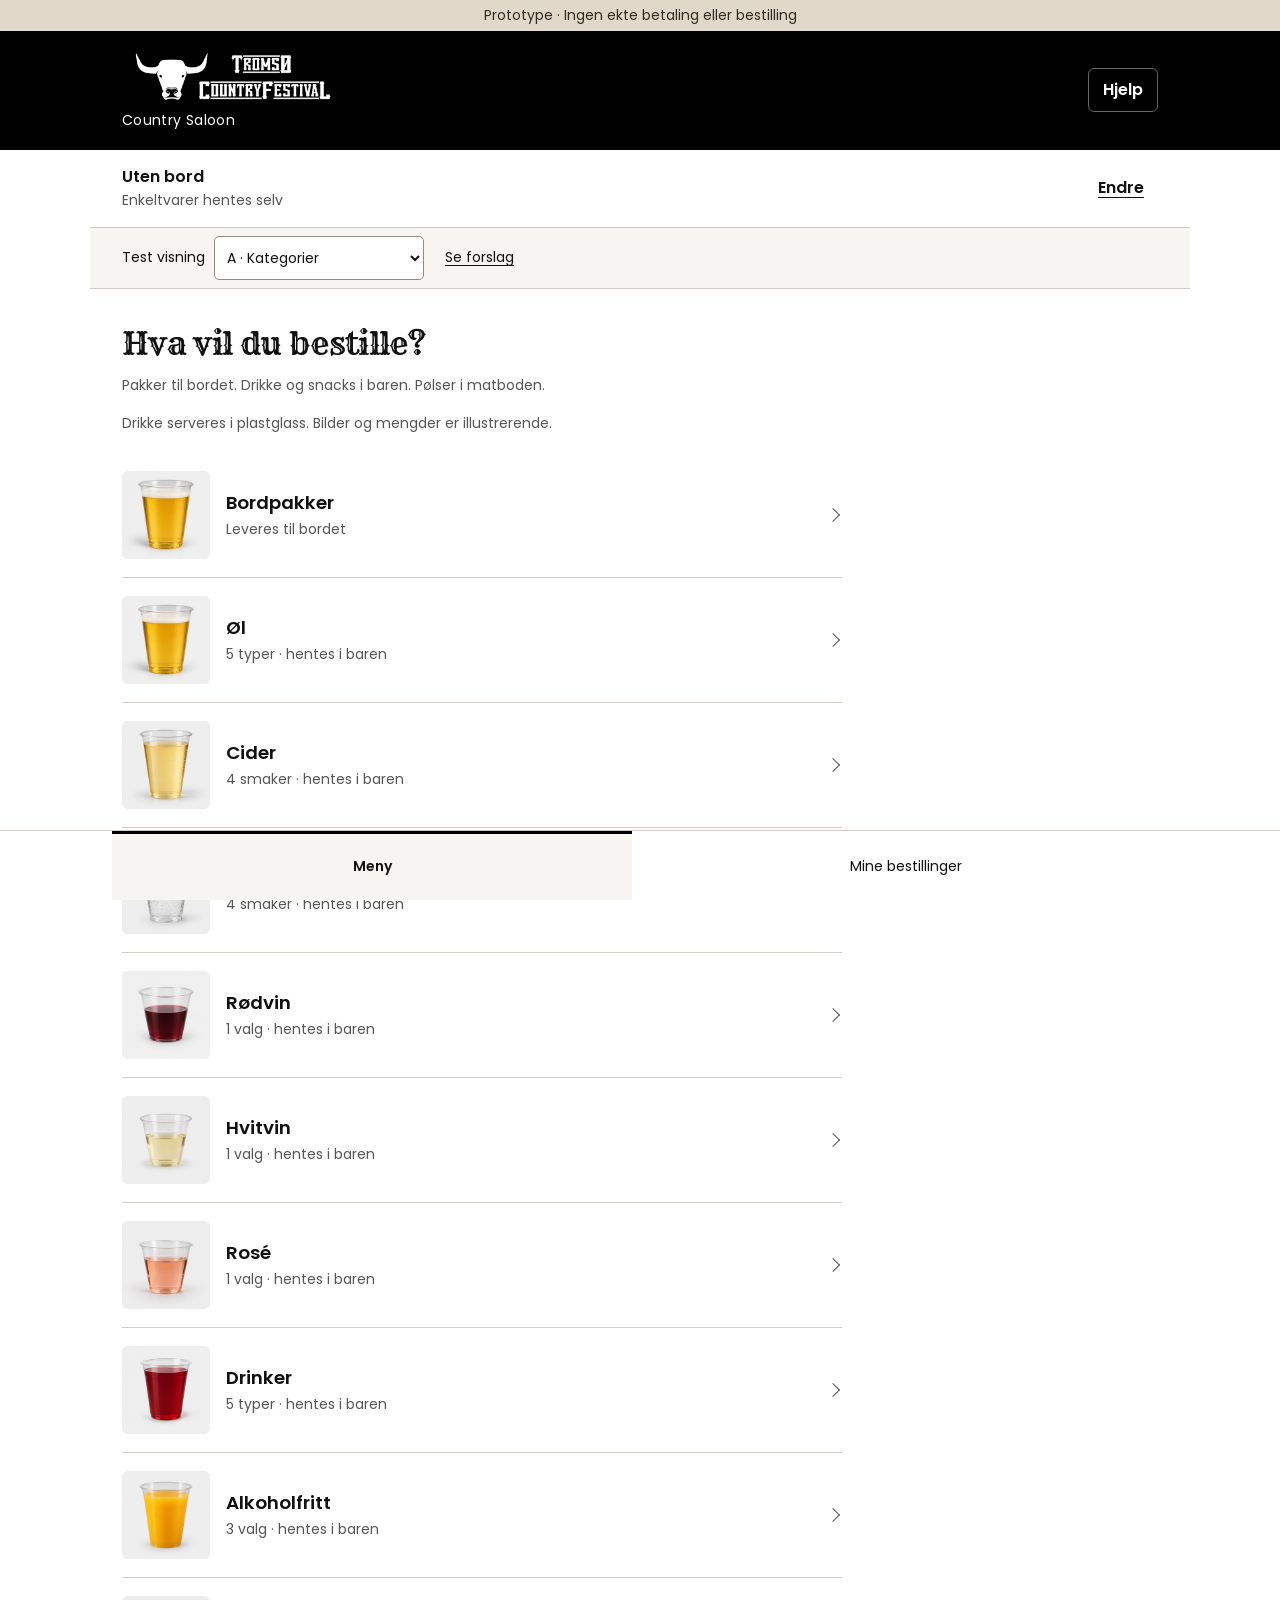
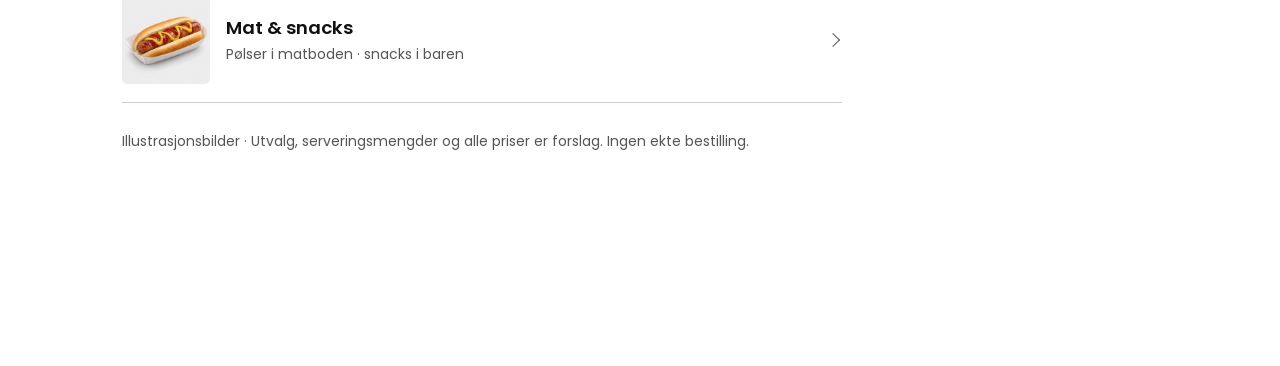
==== commit 0a193dd7: "Make category-first layout A the default prototype" ====
--- a/index.html
+++ b/index.html
@@ -1,5 +1,5 @@
 <!doctype html>
-<html lang="nb"><head><meta charset="utf-8"><meta name="viewport" content="width=device-width,initial-scale=1,viewport-fit=cover"><meta name="theme-color" content="#000"><title>Country Saloon · Bestilling</title><link rel="stylesheet" href="styles.css?v=3"><script src="menu-data.js?v=3" defer></script><script src="app.js?v=3" defer></script></head><body>
+<html lang="nb"><head><meta charset="utf-8"><meta name="viewport" content="width=device-width,initial-scale=1,viewport-fit=cover"><meta name="theme-color" content="#000"><title>Country Saloon · Bestilling</title><link rel="stylesheet" href="styles.css?v=4"><script src="menu-data.js?v=4" defer></script><script src="app.js?v=4" defer></script></head><body>
 <a class="skip" href="#main">Hopp til innhold</a><div class="demo-strip">Prototype · Ingen ekte betaling eller bestilling</div>
 <header><div class="header-inner"><a class="brand" href="#meny"><img src="assets/logo.png" alt="Tromsø Countryfestival"><span>Country Saloon</span></a><button data-action="help">Hjelp</button></div></header>
 <div class="location" id="location"><div><strong id="table-label">Uten bord</strong><small id="table-detail">Enkeltvarer hentes selv</small></div><button data-action="table">Endre</button></div>
@@ -7,6 +7,6 @@
 <div id="notice" class="notice" role="status" hidden></div><main id="main" tabindex="-1" aria-busy="true"><h1>Bestill mat og drikke</h1><p>Henter menyen …</p></main>
 <div class="cart-dock" id="cart-dock" hidden></div><nav class="bottom-nav" id="nav" aria-label="Hovedmeny"><button data-action="menu">Meny</button><button data-action="orders">Mine bestillinger <span id="order-count"></span></button></nav>
 <dialog id="table-dialog" aria-labelledby="table-title"><form id="table-form"><div class="dialog-top"><h2 id="table-title">Hvor sitter du?</h2><button type="button" data-close="table-dialog">Lukk</button></div><p>Pakker leveres til bordet. Enkeltvarer hentes i baren, og pølser i matboden.</p><label class="field-label" for="table-select">Bord</label><select id="table-select"><option value="">Uten bord · jeg henter selv</option></select><p class="muted">Bordnummeret står på bordet. Pakker i kurven beholdes hvis du bytter til «Uten bord», men kan ikke bestilles før et bord er valgt.</p><button class="primary full" type="submit">Bruk dette valget</button></form></dialog>
-<dialog id="help-dialog" aria-labelledby="help-title"><div class="dialog-top"><h2 id="help-title">Om prototypen</h2><button data-close="help-dialog">Lukk</button></div><p><strong>Ingen ekte betaling eller bestilling.</strong> Alle priser er arbeidsforslag. Utvalg, oppskrifter og full allergeninformasjon må avklares før salg.</p><p>Drikken serveres i plastglass. Bildene er illustrasjoner; farge og fyllingsnivå er ikke en produktspesifikasjon. Vin kjøpes inn separat fra Mack. Merker og oppskrifter for drinker avklares.</p><h3>Slik tester du</h3><p>Velg varer, kontroller hentested og gjennomfør demobetaling. Pakker krever et bord. Enkeltvarer hentes i baren; pølser hentes i matboden.</p><p>Under «Mine bestillinger» finner du lagrede ordrenumre og status. Personalevisningen kan endre status for hvert leveringssted.</p><p class="note"><strong>Dette er en lokal demo.</strong> Bestillinger deles bare mellom faner i samme nettleser på samme enhet. Telefonen og datamaskinen deler ikke ordre. GitHub Pages har ingen delt server i denne prototypen.</p><p><a id="staff-link" class="button full" href="?visning=personale" target="_blank" rel="noopener">Åpne personalevisning i ny fane</a></p><details class="test-panel"><summary>Test betalingsfeil og designforslag</summary><label class="check"><input type="checkbox" id="fail-payment">La neste demobetaling feile</label><p class="muted">Kurven beholdes. Prøv igjen for å fullføre.</p><p>A, B og C er forslag til sammenligning. C er startvisningen, ikke et godkjent endelig design.</p><a href="design.html">Se alle tre designforslag</a></details><p class="muted">Demobestillinger blir borte hvis nettleserdataene tømmes. Ikke legg inn ekte betalingsopplysninger.</p></dialog>
+<dialog id="help-dialog" aria-labelledby="help-title"><div class="dialog-top"><h2 id="help-title">Om prototypen</h2><button data-close="help-dialog">Lukk</button></div><p><strong>Ingen ekte betaling eller bestilling.</strong> Alle priser er arbeidsforslag. Utvalg, oppskrifter og full allergeninformasjon må avklares før salg.</p><p>Drikken serveres i plastglass. Bildene er illustrasjoner; farge og fyllingsnivå er ikke en produktspesifikasjon. Vin kjøpes inn separat fra Mack. Merker og oppskrifter for drinker avklares.</p><h3>Slik tester du</h3><p>Velg varer, kontroller hentested og gjennomfør demobetaling. Pakker krever et bord. Enkeltvarer hentes i baren; pølser hentes i matboden.</p><p>Under «Mine bestillinger» finner du lagrede ordrenumre og status. Personalevisningen kan endre status for hvert leveringssted.</p><p class="note"><strong>Dette er en lokal demo.</strong> Bestillinger deles bare mellom faner i samme nettleser på samme enhet. Telefonen og datamaskinen deler ikke ordre. GitHub Pages har ingen delt server i denne prototypen.</p><p><a id="staff-link" class="button full" href="?visning=personale" target="_blank" rel="noopener">Åpne personalevisning i ny fane</a></p><details class="test-panel"><summary>Test betalingsfeil og designforslag</summary><label class="check"><input type="checkbox" id="fail-payment">La neste demobetaling feile</label><p class="muted">Kurven beholdes. Prøv igjen for å fullføre.</p><p>Alternativ A med kategorier er valgt som startvisning for prototypen. B og C er fortsatt tilgjengelige for sammenligning.</p><a href="design.html">Se alle tre designforslag</a></details><p class="muted">Demobestillinger blir borte hvis nettleserdataene tømmes. Ikke legg inn ekte betalingsopplysninger.</p></dialog>
 <div class="sr-only" id="announcer" role="status" aria-live="polite" aria-atomic="true"></div><noscript><p class="notice">Slå på JavaScript i nettleseren for å teste prototypen.</p></noscript>
 </body></html>
